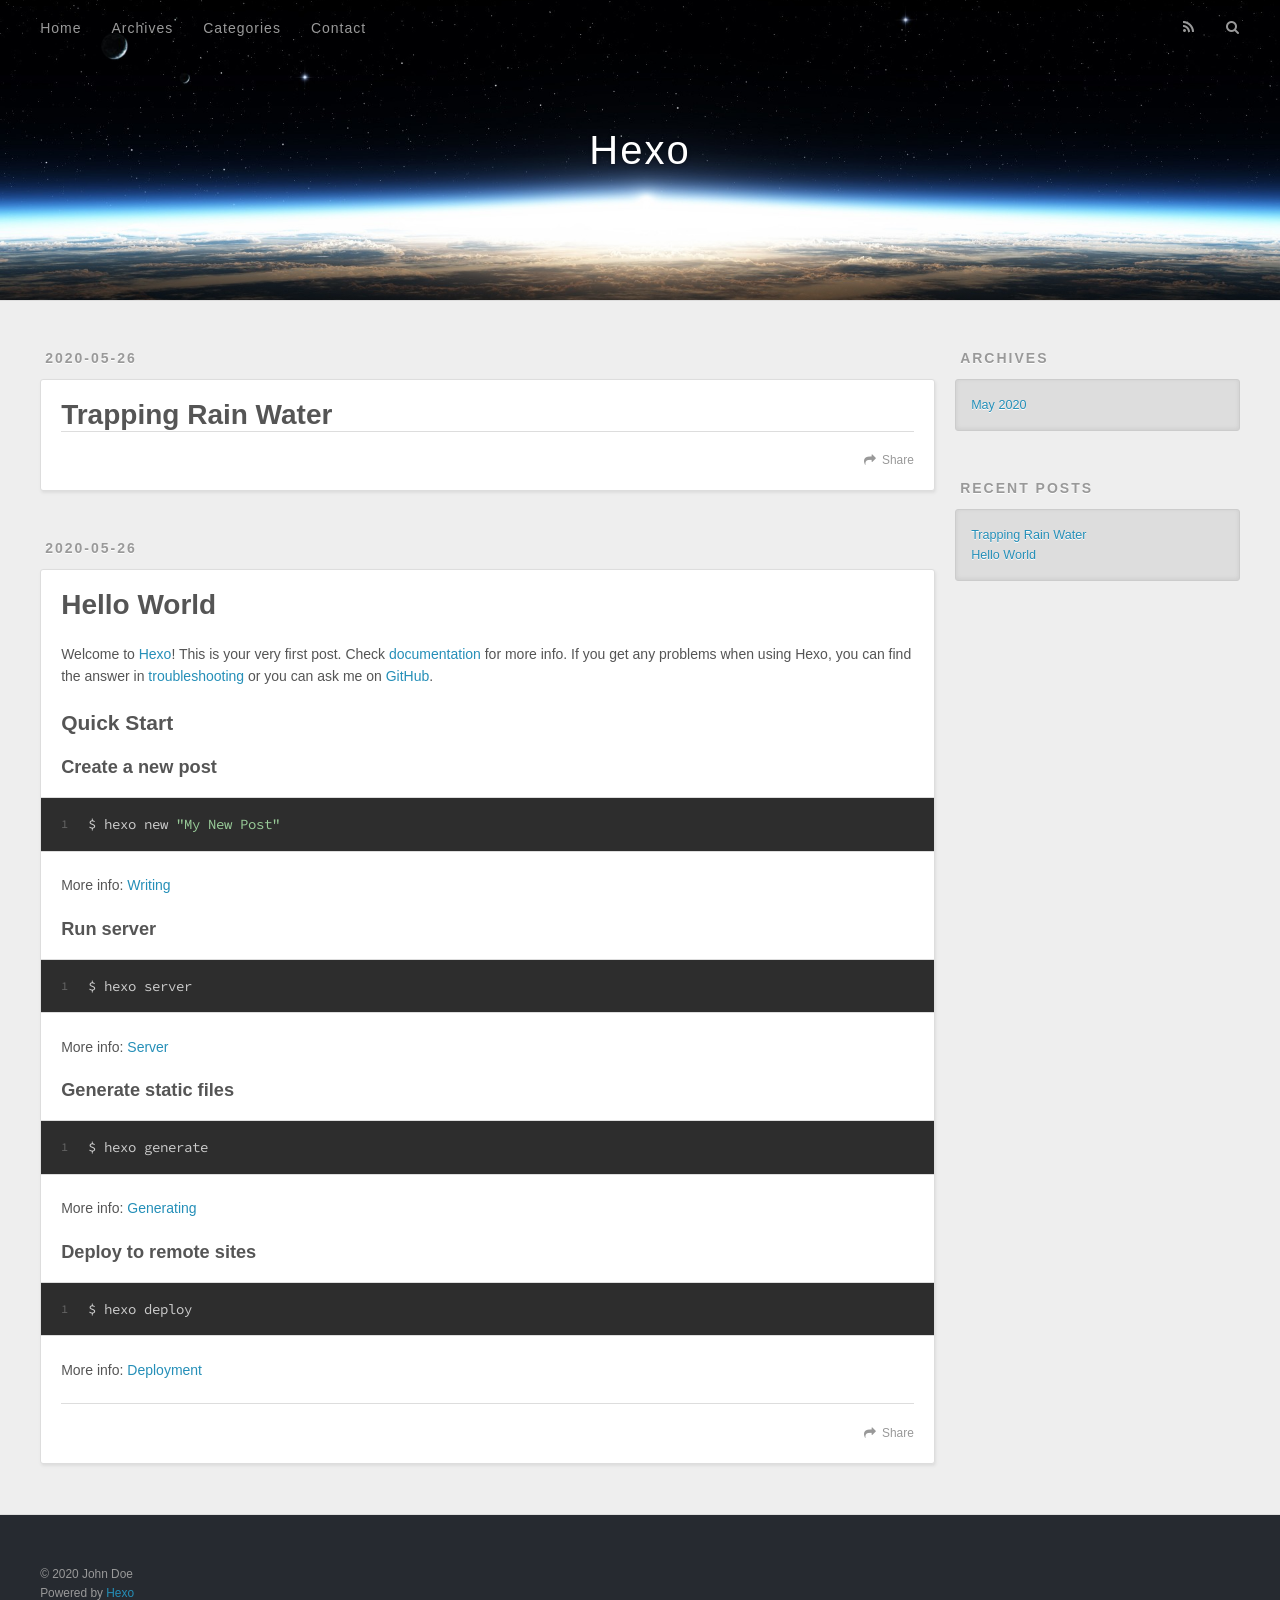
==== index.html @ 5cde8f24 "Site updated: 2020-05-26 19:17:11" ====
<!DOCTYPE html>
<html>
<head>
  <meta charset="utf-8">
  

  
  <title>Hexo</title>
  <meta name="viewport" content="width=device-width, initial-scale=1, maximum-scale=1">
  <meta property="og:type" content="website">
<meta property="og:title" content="Hexo">
<meta property="og:url" content="http://blog.yue-shao.com/index.html">
<meta property="og:site_name" content="Hexo">
<meta property="og:locale" content="en_US">
<meta property="article:author" content="John Doe">
<meta name="twitter:card" content="summary">
  
    <link rel="alternate" href="/atom.xml" title="Hexo" type="application/atom+xml">
  
  
    <link rel="icon" href="/favicon.png">
  
  
    <link href="//fonts.googleapis.com/css?family=Source+Code+Pro" rel="stylesheet" type="text/css">
  
  
<link rel="stylesheet" href="/css/style.css">

<meta name="generator" content="Hexo 4.2.1"></head>

<body>
  <div id="container">
    <div id="wrap">
      <header id="header">
  <div id="banner"></div>
  <div id="header-outer" class="outer">
    <div id="header-title" class="inner">
      <h1 id="logo-wrap">
        <a href="/" id="logo">Hexo</a>
      </h1>
      
    </div>
    <div id="header-inner" class="inner">
      <nav id="main-nav">
        <a id="main-nav-toggle" class="nav-icon"></a>
        
          <a class="main-nav-link" href="/">Home</a>
        
          <a class="main-nav-link" href="/archives">Archives</a>
        
          <a class="main-nav-link" href="/categories">Categories</a>
        
          <a class="main-nav-link" href="/contact">Contact</a>
        
      </nav>
      <nav id="sub-nav">
        
          <a id="nav-rss-link" class="nav-icon" href="/atom.xml" title="RSS Feed"></a>
        
        <a id="nav-search-btn" class="nav-icon" title="Search"></a>
      </nav>
      <div id="search-form-wrap">
        <form action="//google.com/search" method="get" accept-charset="UTF-8" class="search-form"><input type="search" name="q" class="search-form-input" placeholder="Search"><button type="submit" class="search-form-submit">&#xF002;</button><input type="hidden" name="sitesearch" value="http://blog.yue-shao.com"></form>
      </div>
    </div>
  </div>
</header>
      <div class="outer">
        <section id="main">
  
    <article id="post-Trapping-Rain-Water" class="article article-type-post" itemscope itemprop="blogPost">
  <div class="article-meta">
    <a href="/2020/05/26/Trapping-Rain-Water/" class="article-date">
  <time datetime="2020-05-26T22:41:24.000Z" itemprop="datePublished">2020-05-26</time>
</a>
    
  </div>
  <div class="article-inner">
    
    
      <header class="article-header">
        
  
    <h1 itemprop="name">
      <a class="article-title" href="/2020/05/26/Trapping-Rain-Water/">Trapping Rain Water</a>
    </h1>
  

      </header>
    
    <div class="article-entry" itemprop="articleBody">
      
        
      
    </div>
    <footer class="article-footer">
      <a data-url="http://blog.yue-shao.com/2020/05/26/Trapping-Rain-Water/" data-id="ckaojhlt60002a70o3j3rd8bi" class="article-share-link">Share</a>
      
      
    </footer>
  </div>
  
</article>


  
    <article id="post-hello-world" class="article article-type-post" itemscope itemprop="blogPost">
  <div class="article-meta">
    <a href="/2020/05/26/hello-world/" class="article-date">
  <time datetime="2020-05-26T21:28:42.368Z" itemprop="datePublished">2020-05-26</time>
</a>
    
  </div>
  <div class="article-inner">
    
    
      <header class="article-header">
        
  
    <h1 itemprop="name">
      <a class="article-title" href="/2020/05/26/hello-world/">Hello World</a>
    </h1>
  

      </header>
    
    <div class="article-entry" itemprop="articleBody">
      
        <p>Welcome to <a href="https://hexo.io/" target="_blank" rel="noopener">Hexo</a>! This is your very first post. Check <a href="https://hexo.io/docs/" target="_blank" rel="noopener">documentation</a> for more info. If you get any problems when using Hexo, you can find the answer in <a href="https://hexo.io/docs/troubleshooting.html" target="_blank" rel="noopener">troubleshooting</a> or you can ask me on <a href="https://github.com/hexojs/hexo/issues" target="_blank" rel="noopener">GitHub</a>.</p>
<h2 id="Quick-Start"><a href="#Quick-Start" class="headerlink" title="Quick Start"></a>Quick Start</h2><h3 id="Create-a-new-post"><a href="#Create-a-new-post" class="headerlink" title="Create a new post"></a>Create a new post</h3><figure class="highlight bash"><table><tr><td class="gutter"><pre><span class="line">1</span><br></pre></td><td class="code"><pre><span class="line">$ hexo new <span class="string">"My New Post"</span></span><br></pre></td></tr></table></figure>

<p>More info: <a href="https://hexo.io/docs/writing.html" target="_blank" rel="noopener">Writing</a></p>
<h3 id="Run-server"><a href="#Run-server" class="headerlink" title="Run server"></a>Run server</h3><figure class="highlight bash"><table><tr><td class="gutter"><pre><span class="line">1</span><br></pre></td><td class="code"><pre><span class="line">$ hexo server</span><br></pre></td></tr></table></figure>

<p>More info: <a href="https://hexo.io/docs/server.html" target="_blank" rel="noopener">Server</a></p>
<h3 id="Generate-static-files"><a href="#Generate-static-files" class="headerlink" title="Generate static files"></a>Generate static files</h3><figure class="highlight bash"><table><tr><td class="gutter"><pre><span class="line">1</span><br></pre></td><td class="code"><pre><span class="line">$ hexo generate</span><br></pre></td></tr></table></figure>

<p>More info: <a href="https://hexo.io/docs/generating.html" target="_blank" rel="noopener">Generating</a></p>
<h3 id="Deploy-to-remote-sites"><a href="#Deploy-to-remote-sites" class="headerlink" title="Deploy to remote sites"></a>Deploy to remote sites</h3><figure class="highlight bash"><table><tr><td class="gutter"><pre><span class="line">1</span><br></pre></td><td class="code"><pre><span class="line">$ hexo deploy</span><br></pre></td></tr></table></figure>

<p>More info: <a href="https://hexo.io/docs/one-command-deployment.html" target="_blank" rel="noopener">Deployment</a></p>

      
    </div>
    <footer class="article-footer">
      <a data-url="http://blog.yue-shao.com/2020/05/26/hello-world/" data-id="ckaojhlt40001a70oe8i7hrct" class="article-share-link">Share</a>
      
      
    </footer>
  </div>
  
</article>


  


</section>
        
          <aside id="sidebar">
  
    

  
    

  
    
  
    
  <div class="widget-wrap">
    <h3 class="widget-title">Archives</h3>
    <div class="widget">
      <ul class="archive-list"><li class="archive-list-item"><a class="archive-list-link" href="/archives/2020/05/">May 2020</a></li></ul>
    </div>
  </div>


  
    
  <div class="widget-wrap">
    <h3 class="widget-title">Recent Posts</h3>
    <div class="widget">
      <ul>
        
          <li>
            <a href="/2020/05/26/Trapping-Rain-Water/">Trapping Rain Water</a>
          </li>
        
          <li>
            <a href="/2020/05/26/hello-world/">Hello World</a>
          </li>
        
      </ul>
    </div>
  </div>

  
</aside>
        
      </div>
      <footer id="footer">
  
  <div class="outer">
    <div id="footer-info" class="inner">
      &copy; 2020 John Doe<br>
      Powered by <a href="http://hexo.io/" target="_blank">Hexo</a>
    </div>
  </div>
</footer>
    </div>
    <nav id="mobile-nav">
  
    <a href="/" class="mobile-nav-link">Home</a>
  
    <a href="/archives" class="mobile-nav-link">Archives</a>
  
    <a href="/categories" class="mobile-nav-link">Categories</a>
  
    <a href="/contact" class="mobile-nav-link">Contact</a>
  
</nav>
    

<script src="//ajax.googleapis.com/ajax/libs/jquery/2.0.3/jquery.min.js"></script>


  
<link rel="stylesheet" href="/fancybox/jquery.fancybox.css">

  
<script src="/fancybox/jquery.fancybox.pack.js"></script>




<script src="/js/script.js"></script>




  </div>
</body>
</html>
---- css/style.css ----
body {
  width: 100%;
}
body:before,
body:after {
  content: "";
  display: table;
}
body:after {
  clear: both;
}
html,
body,
div,
span,
applet,
object,
iframe,
h1,
h2,
h3,
h4,
h5,
h6,
p,
blockquote,
pre,
a,
abbr,
acronym,
address,
big,
cite,
code,
del,
dfn,
em,
img,
ins,
kbd,
q,
s,
samp,
small,
strike,
strong,
sub,
sup,
tt,
var,
dl,
dt,
dd,
ol,
ul,
li,
fieldset,
form,
label,
legend,
table,
caption,
tbody,
tfoot,
thead,
tr,
th,
td {
  margin: 0;
  padding: 0;
  border: 0;
  outline: 0;
  font-weight: inherit;
  font-style: inherit;
  font-family: inherit;
  font-size: 100%;
  vertical-align: baseline;
}
body {
  line-height: 1;
  color: #000;
  background: #fff;
}
ol,
ul {
  list-style: none;
}
table {
  border-collapse: separate;
  border-spacing: 0;
  vertical-align: middle;
}
caption,
th,
td {
  text-align: left;
  font-weight: normal;
  vertical-align: middle;
}
a img {
  border: none;
}
input,
button {
  margin: 0;
  padding: 0;
}
input::-moz-focus-inner,
button::-moz-focus-inner {
  border: 0;
  padding: 0;
}
@font-face {
  font-family: FontAwesome;
  font-style: normal;
  font-weight: normal;
  src: url("fonts/fontawesome-webfont.eot?v=#4.0.3");
  src: url("fonts/fontawesome-webfont.eot?#iefix&v=#4.0.3") format("embedded-opentype"), url("fonts/fontawesome-webfont.woff?v=#4.0.3") format("woff"), url("fonts/fontawesome-webfont.ttf?v=#4.0.3") format("truetype"), url("fonts/fontawesome-webfont.svg#fontawesomeregular?v=#4.0.3") format("svg");
}
html,
body,
#container {
  height: 100%;
}
body {
  background: #eee;
  font: 14px -apple-system, BlinkMacSystemFont, "Segoe UI", "Roboto", "Oxygen", "Ubuntu", "Cantarell", "Fira Sans", "Droid Sans", "Helvetica Neue", sans-serif;
  -webkit-text-size-adjust: 100%;
}
.outer {
  max-width: 1220px;
  margin: 0 auto;
  padding: 0 20px;
}
.outer:before,
.outer:after {
  content: "";
  display: table;
}
.outer:after {
  clear: both;
}
.inner {
  display: inline;
  float: left;
  width: 98.33333333333333%;
  margin: 0 0.833333333333333%;
}
.left,
.alignleft {
  float: left;
}
.right,
.alignright {
  float: right;
}
.clear {
  clear: both;
}
#container {
  position: relative;
}
.mobile-nav-on {
  overflow: hidden;
}
#wrap {
  height: 100%;
  width: 100%;
  position: absolute;
  top: 0;
  left: 0;
  -webkit-transition: 0.2s ease-out;
  -moz-transition: 0.2s ease-out;
  -ms-transition: 0.2s ease-out;
  transition: 0.2s ease-out;
  z-index: 1;
  background: #eee;
}
.mobile-nav-on #wrap {
  left: 280px;
}
@media screen and (min-width: 768px) {
  #main {
    display: inline;
    float: left;
    width: 73.33333333333333%;
    margin: 0 0.833333333333333%;
  }
}
.article-date,
.article-category-link,
.archive-year,
.widget-title {
  text-decoration: none;
  text-transform: uppercase;
  letter-spacing: 2px;
  color: #999;
  margin-bottom: 1em;
  margin-left: 5px;
  line-height: 1em;
  text-shadow: 0 1px #fff;
  font-weight: bold;
}
.article-inner,
.archive-article-inner {
  background: #fff;
  -webkit-box-shadow: 1px 2px 3px #ddd;
  box-shadow: 1px 2px 3px #ddd;
  border: 1px solid #ddd;
  border-radius: 3px;
}
.article-entry h1,
.widget h1 {
  font-size: 2em;
}
.article-entry h2,
.widget h2 {
  font-size: 1.5em;
}
.article-entry h3,
.widget h3 {
  font-size: 1.3em;
}
.article-entry h4,
.widget h4 {
  font-size: 1.2em;
}
.article-entry h5,
.widget h5 {
  font-size: 1em;
}
.article-entry h6,
.widget h6 {
  font-size: 1em;
  color: #999;
}
.article-entry hr,
.widget hr {
  border: 1px dashed #ddd;
}
.article-entry strong,
.widget strong {
  font-weight: bold;
}
.article-entry em,
.widget em,
.article-entry cite,
.widget cite {
  font-style: italic;
}
.article-entry sup,
.widget sup,
.article-entry sub,
.widget sub {
  font-size: 0.75em;
  line-height: 0;
  position: relative;
  vertical-align: baseline;
}
.article-entry sup,
.widget sup {
  top: -0.5em;
}
.article-entry sub,
.widget sub {
  bottom: -0.2em;
}
.article-entry small,
.widget small {
  font-size: 0.85em;
}
.article-entry acronym,
.widget acronym,
.article-entry abbr,
.widget abbr {
  border-bottom: 1px dotted;
}
.article-entry ul,
.widget ul,
.article-entry ol,
.widget ol,
.article-entry dl,
.widget dl {
  margin: 0 20px;
  line-height: 1.6em;
}
.article-entry ul ul,
.widget ul ul,
.article-entry ol ul,
.widget ol ul,
.article-entry ul ol,
.widget ul ol,
.article-entry ol ol,
.widget ol ol {
  margin-top: 0;
  margin-bottom: 0;
}
.article-entry ul,
.widget ul {
  list-style: disc;
}
.article-entry ol,
.widget ol {
  list-style: decimal;
}
.article-entry dt,
.widget dt {
  font-weight: bold;
}
#header {
  height: 300px;
  position: relative;
  border-bottom: 1px solid #ddd;
}
#header:before,
#header:after {
  content: "";
  position: absolute;
  left: 0;
  right: 0;
  height: 40px;
}
#header:before {
  top: 0;
  background: -webkit-linear-gradient(rgba(0,0,0,0.2), transparent);
  background: -moz-linear-gradient(rgba(0,0,0,0.2), transparent);
  background: -ms-linear-gradient(rgba(0,0,0,0.2), transparent);
  background: linear-gradient(rgba(0,0,0,0.2), transparent);
}
#header:after {
  bottom: 0;
  background: -webkit-linear-gradient(transparent, rgba(0,0,0,0.2));
  background: -moz-linear-gradient(transparent, rgba(0,0,0,0.2));
  background: -ms-linear-gradient(transparent, rgba(0,0,0,0.2));
  background: linear-gradient(transparent, rgba(0,0,0,0.2));
}
#header-outer {
  height: 100%;
  position: relative;
}
#header-inner {
  position: relative;
  overflow: hidden;
}
#banner {
  position: absolute;
  top: 0;
  left: 0;
  width: 100%;
  height: 100%;
  background: url("images/banner.jpg") center #000;
  -webkit-background-size: cover;
  -moz-background-size: cover;
  background-size: cover;
  z-index: -1;
}
#header-title {
  text-align: center;
  height: 40px;
  position: absolute;
  top: 50%;
  left: 0;
  margin-top: -20px;
}
#logo,
#subtitle {
  text-decoration: none;
  color: #fff;
  font-weight: 300;
  text-shadow: 0 1px 4px rgba(0,0,0,0.3);
}
#logo {
  font-size: 40px;
  line-height: 40px;
  letter-spacing: 2px;
}
#subtitle {
  font-size: 16px;
  line-height: 16px;
  letter-spacing: 1px;
}
#subtitle-wrap {
  margin-top: 16px;
}
#main-nav {
  float: left;
  margin-left: -15px;
}
.nav-icon,
.main-nav-link {
  float: left;
  color: #fff;
  opacity: 0.6;
  text-decoration: none;
  text-shadow: 0 1px rgba(0,0,0,0.2);
  -webkit-transition: opacity 0.2s;
  -moz-transition: opacity 0.2s;
  -ms-transition: opacity 0.2s;
  transition: opacity 0.2s;
  display: block;
  padding: 20px 15px;
}
.nav-icon:hover,
.main-nav-link:hover {
  opacity: 1;
}
.nav-icon {
  font-family: FontAwesome;
  text-align: center;
  font-size: 14px;
  width: 14px;
  height: 14px;
  padding: 20px 15px;
  position: relative;
  cursor: pointer;
}
.main-nav-link {
  font-weight: 300;
  letter-spacing: 1px;
}
@media screen and (max-width: 479px) {
  .main-nav-link {
    display: none;
  }
}
#main-nav-toggle {
  display: none;
}
#main-nav-toggle:before {
  content: "\f0c9";
}
@media screen and (max-width: 479px) {
  #main-nav-toggle {
    display: block;
  }
}
#sub-nav {
  float: right;
  margin-right: -15px;
}
#nav-rss-link:before {
  content: "\f09e";
}
#nav-search-btn:before {
  content: "\f002";
}
#search-form-wrap {
  position: absolute;
  top: 15px;
  width: 150px;
  height: 30px;
  right: -150px;
  opacity: 0;
  -webkit-transition: 0.2s ease-out;
  -moz-transition: 0.2s ease-out;
  -ms-transition: 0.2s ease-out;
  transition: 0.2s ease-out;
}
#search-form-wrap.on {
  opacity: 1;
  right: 0;
}
@media screen and (max-width: 479px) {
  #search-form-wrap {
    width: 100%;
    right: -100%;
  }
}
.search-form {
  position: absolute;
  top: 0;
  left: 0;
  right: 0;
  background: #fff;
  padding: 5px 15px;
  border-radius: 15px;
  -webkit-box-shadow: 0 0 10px rgba(0,0,0,0.3);
  box-shadow: 0 0 10px rgba(0,0,0,0.3);
}
.search-form-input {
  border: none;
  background: none;
  color: #555;
  width: 100%;
  font: 13px -apple-system, BlinkMacSystemFont, "Segoe UI", "Roboto", "Oxygen", "Ubuntu", "Cantarell", "Fira Sans", "Droid Sans", "Helvetica Neue", sans-serif;
  outline: none;
}
.search-form-input::-webkit-search-results-decoration,
.search-form-input::-webkit-search-cancel-button {
  -webkit-appearance: none;
}
.search-form-submit {
  position: absolute;
  top: 50%;
  right: 10px;
  margin-top: -7px;
  font: 13px FontAwesome;
  border: none;
  background: none;
  color: #bbb;
  cursor: pointer;
}
.search-form-submit:hover,
.search-form-submit:focus {
  color: #777;
}
.article {
  margin: 50px 0;
}
.article-inner {
  overflow: hidden;
}
.article-meta:before,
.article-meta:after {
  content: "";
  display: table;
}
.article-meta:after {
  clear: both;
}
.article-date {
  float: left;
}
.article-category {
  float: left;
  line-height: 1em;
  color: #ccc;
  text-shadow: 0 1px #fff;
  margin-left: 8px;
}
.article-category:before {
  content: "\2022";
}
.article-category-link {
  margin: 0 12px 1em;
}
.article-header {
  padding: 20px 20px 0;
}
.article-title {
  text-decoration: none;
  font-size: 2em;
  font-weight: bold;
  color: #555;
  line-height: 1.1em;
  -webkit-transition: color 0.2s;
  -moz-transition: color 0.2s;
  -ms-transition: color 0.2s;
  transition: color 0.2s;
}
a.article-title:hover {
  color: #258fb8;
}
.article-entry {
  color: #555;
  padding: 0 20px;
}
.article-entry:before,
.article-entry:after {
  content: "";
  display: table;
}
.article-entry:after {
  clear: both;
}
.article-entry p,
.article-entry table {
  line-height: 1.6em;
  margin: 1.6em 0;
}
.article-entry h1,
.article-entry h2,
.article-entry h3,
.article-entry h4,
.article-entry h5,
.article-entry h6 {
  font-weight: bold;
}
.article-entry h1,
.article-entry h2,
.article-entry h3,
.article-entry h4,
.article-entry h5,
.article-entry h6 {
  line-height: 1.1em;
  margin: 1.1em 0;
}
.article-entry a {
  color: #258fb8;
  text-decoration: none;
}
.article-entry a:hover {
  text-decoration: underline;
}
.article-entry ul,
.article-entry ol,
.article-entry dl {
  margin-top: 1.6em;
  margin-bottom: 1.6em;
}
.article-entry img,
.article-entry video {
  max-width: 100%;
  height: auto;
  display: block;
  margin: auto;
}
.article-entry iframe {
  border: none;
}
.article-entry table {
  width: 100%;
  border-collapse: collapse;
  border-spacing: 0;
}
.article-entry th {
  font-weight: bold;
  border-bottom: 3px solid #ddd;
  padding-bottom: 0.5em;
}
.article-entry td {
  border-bottom: 1px solid #ddd;
  padding: 10px 0;
}
.article-entry blockquote {
  font-family: Georgia, "Times New Roman", serif;
  font-size: 1.4em;
  margin: 1.6em 20px;
  text-align: center;
}
.article-entry blockquote footer {
  font-size: 14px;
  margin: 1.6em 0;
  font-family: -apple-system, BlinkMacSystemFont, "Segoe UI", "Roboto", "Oxygen", "Ubuntu", "Cantarell", "Fira Sans", "Droid Sans", "Helvetica Neue", sans-serif;
}
.article-entry blockquote footer cite:before {
  content: "—";
  padding: 0 0.5em;
}
.article-entry .pullquote {
  text-align: left;
  width: 45%;
  margin: 0;
}
.article-entry .pullquote.left {
  margin-left: 0.5em;
  margin-right: 1em;
}
.article-entry .pullquote.right {
  margin-right: 0.5em;
  margin-left: 1em;
}
.article-entry .caption {
  color: #999;
  display: block;
  font-size: 0.9em;
  margin-top: 0.5em;
  position: relative;
  text-align: center;
}
.article-entry .video-container {
  position: relative;
  padding-top: 56.25%;
  height: 0;
  overflow: hidden;
}
.article-entry .video-container iframe,
.article-entry .video-container object,
.article-entry .video-container embed {
  position: absolute;
  top: 0;
  left: 0;
  width: 100%;
  height: 100%;
  margin-top: 0;
}
.article-more-link a {
  display: inline-block;
  line-height: 1em;
  padding: 6px 15px;
  border-radius: 15px;
  background: #eee;
  color: #999;
  text-shadow: 0 1px #fff;
  text-decoration: none;
}
.article-more-link a:hover {
  background: #258fb8;
  color: #fff;
  text-decoration: none;
  text-shadow: 0 1px #1e7293;
}
.article-footer {
  font-size: 0.85em;
  line-height: 1.6em;
  border-top: 1px solid #ddd;
  padding-top: 1.6em;
  margin: 0 20px 20px;
}
.article-footer:before,
.article-footer:after {
  content: "";
  display: table;
}
.article-footer:after {
  clear: both;
}
.article-footer a {
  color: #999;
  text-decoration: none;
}
.article-footer a:hover {
  color: #555;
}
.article-tag-list-item {
  float: left;
  margin-right: 10px;
}
.article-tag-list-link:before {
  content: "#";
}
.article-comment-link {
  float: right;
}
.article-comment-link:before {
  content: "\f075";
  font-family: FontAwesome;
  padding-right: 8px;
}
.article-share-link {
  cursor: pointer;
  float: right;
  margin-left: 20px;
}
.article-share-link:before {
  content: "\f064";
  font-family: FontAwesome;
  padding-right: 6px;
}
#article-nav {
  position: relative;
}
#article-nav:before,
#article-nav:after {
  content: "";
  display: table;
}
#article-nav:after {
  clear: both;
}
@media screen and (min-width: 768px) {
  #article-nav {
    margin: 50px 0;
  }
  #article-nav:before {
    width: 8px;
    height: 8px;
    position: absolute;
    top: 50%;
    left: 50%;
    margin-top: -4px;
    margin-left: -4px;
    content: "";
    border-radius: 50%;
    background: #ddd;
    -webkit-box-shadow: 0 1px 2px #fff;
    box-shadow: 0 1px 2px #fff;
  }
}
.article-nav-link-wrap {
  text-decoration: none;
  text-shadow: 0 1px #fff;
  color: #999;
  -webkit-box-sizing: border-box;
  -moz-box-sizing: border-box;
  box-sizing: border-box;
  margin-top: 50px;
  text-align: center;
  display: block;
}
.article-nav-link-wrap:hover {
  color: #555;
}
@media screen and (min-width: 768px) {
  .article-nav-link-wrap {
    width: 50%;
    margin-top: 0;
  }
}
@media screen and (min-width: 768px) {
  #article-nav-newer {
    float: left;
    text-align: right;
    padding-right: 20px;
  }
}
@media screen and (min-width: 768px) {
  #article-nav-older {
    float: right;
    text-align: left;
    padding-left: 20px;
  }
}
.article-nav-caption {
  text-transform: uppercase;
  letter-spacing: 2px;
  color: #ddd;
  line-height: 1em;
  font-weight: bold;
}
#article-nav-newer .article-nav-caption {
  margin-right: -2px;
}
.article-nav-title {
  font-size: 0.85em;
  line-height: 1.6em;
  margin-top: 0.5em;
}
.article-share-box {
  position: absolute;
  display: none;
  background: #fff;
  -webkit-box-shadow: 1px 2px 10px rgba(0,0,0,0.2);
  box-shadow: 1px 2px 10px rgba(0,0,0,0.2);
  border-radius: 3px;
  margin-left: -145px;
  overflow: hidden;
  z-index: 1;
}
.article-share-box.on {
  display: block;
}
.article-share-input {
  width: 100%;
  background: none;
  -webkit-box-sizing: border-box;
  -moz-box-sizing: border-box;
  box-sizing: border-box;
  font: 14px -apple-system, BlinkMacSystemFont, "Segoe UI", "Roboto", "Oxygen", "Ubuntu", "Cantarell", "Fira Sans", "Droid Sans", "Helvetica Neue", sans-serif;
  padding: 0 15px;
  color: #555;
  outline: none;
  border: 1px solid #ddd;
  border-radius: 3px 3px 0 0;
  height: 36px;
  line-height: 36px;
}
.article-share-links {
  background: #eee;
}
.article-share-links:before,
.article-share-links:after {
  content: "";
  display: table;
}
.article-share-links:after {
  clear: both;
}
.article-share-twitter,
.article-share-facebook,
.article-share-pinterest,
.article-share-google {
  width: 50px;
  height: 36px;
  display: block;
  float: left;
  position: relative;
  color: #999;
  text-shadow: 0 1px #fff;
}
.article-share-twitter:before,
.article-share-facebook:before,
.article-share-pinterest:before,
.article-share-google:before {
  font-size: 20px;
  font-family: FontAwesome;
  width: 20px;
  height: 20px;
  position: absolute;
  top: 50%;
  left: 50%;
  margin-top: -10px;
  margin-left: -10px;
  text-align: center;
}
.article-share-twitter:hover,
.article-share-facebook:hover,
.article-share-pinterest:hover,
.article-share-google:hover {
  color: #fff;
}
.article-share-twitter:before {
  content: "\f099";
}
.article-share-twitter:hover {
  background: #00aced;
  text-shadow: 0 1px #008abe;
}
.article-share-facebook:before {
  content: "\f09a";
}
.article-share-facebook:hover {
  background: #3b5998;
  text-shadow: 0 1px #2f477a;
}
.article-share-pinterest:before {
  content: "\f0d2";
}
.article-share-pinterest:hover {
  background: #cb2027;
  text-shadow: 0 1px #a21a1f;
}
.article-share-google:before {
  content: "\f0d5";
}
.article-share-google:hover {
  background: #dd4b39;
  text-shadow: 0 1px #be3221;
}
.article-gallery {
  background: #000;
  position: relative;
}
.article-gallery-photos {
  position: relative;
  overflow: hidden;
}
.article-gallery-img {
  display: none;
  max-width: 100%;
}
.article-gallery-img:first-child {
  display: block;
}
.article-gallery-img.loaded {
  position: absolute;
  display: block;
}
.article-gallery-img img {
  display: block;
  max-width: 100%;
  margin: 0 auto;
}
#comments {
  background: #fff;
  -webkit-box-shadow: 1px 2px 3px #ddd;
  box-shadow: 1px 2px 3px #ddd;
  padding: 20px;
  border: 1px solid #ddd;
  border-radius: 3px;
  margin: 50px 0;
}
#comments a {
  color: #258fb8;
}
.archives-wrap {
  margin: 50px 0;
}
.archives:before,
.archives:after {
  content: "";
  display: table;
}
.archives:after {
  clear: both;
}
.archive-year-wrap {
  margin-bottom: 1em;
}
.archives {
  -webkit-column-gap: 10px;
  -moz-column-gap: 10px;
  column-gap: 10px;
}
@media screen and (min-width: 480px) and (max-width: 767px) {
  .archives {
    -webkit-column-count: 2;
    -moz-column-count: 2;
    column-count: 2;
  }
}
@media screen and (min-width: 768px) {
  .archives {
    -webkit-column-count: 3;
    -moz-column-count: 3;
    column-count: 3;
  }
}
.archive-article {
  -webkit-column-break-inside: avoid;
  page-break-inside: avoid;
  overflow: hidden;
  break-inside: avoid-column;
}
.archive-article-inner {
  padding: 10px;
  margin-bottom: 15px;
}
.archive-article-title {
  text-decoration: none;
  font-weight: bold;
  color: #555;
  -webkit-transition: color 0.2s;
  -moz-transition: color 0.2s;
  -ms-transition: color 0.2s;
  transition: color 0.2s;
  line-height: 1.6em;
}
.archive-article-title:hover {
  color: #258fb8;
}
.archive-article-footer {
  margin-top: 1em;
}
.archive-article-date {
  color: #999;
  text-decoration: none;
  font-size: 0.85em;
  line-height: 1em;
  margin-bottom: 0.5em;
  display: block;
}
#page-nav {
  margin: 50px auto;
  background: #fff;
  -webkit-box-shadow: 1px 2px 3px #ddd;
  box-shadow: 1px 2px 3px #ddd;
  border: 1px solid #ddd;
  border-radius: 3px;
  text-align: center;
  color: #999;
  overflow: hidden;
}
#page-nav:before,
#page-nav:after {
  content: "";
  display: table;
}
#page-nav:after {
  clear: both;
}
#page-nav a,
#page-nav span {
  padding: 10px 20px;
  line-height: 1;
  height: 2ex;
}
#page-nav a {
  color: #999;
  text-decoration: none;
}
#page-nav a:hover {
  background: #999;
  color: #fff;
}
#page-nav .prev {
  float: left;
}
#page-nav .next {
  float: right;
}
#page-nav .page-number {
  display: inline-block;
}
@media screen and (max-width: 479px) {
  #page-nav .page-number {
    display: none;
  }
}
#page-nav .current {
  color: #555;
  font-weight: bold;
}
#page-nav .space {
  color: #ddd;
}
#footer {
  background: #262a30;
  padding: 50px 0;
  border-top: 1px solid #ddd;
  color: #999;
}
#footer a {
  color: #258fb8;
  text-decoration: none;
}
#footer a:hover {
  text-decoration: underline;
}
#footer-info {
  line-height: 1.6em;
  font-size: 0.85em;
}
.article-entry pre,
.article-entry .highlight {
  background: #2d2d2d;
  margin: 0 -20px;
  padding: 15px 20px;
  border-style: solid;
  border-color: #ddd;
  border-width: 1px 0;
  overflow: auto;
  color: #ccc;
  line-height: 22.400000000000002px;
}
.article-entry .highlight .gutter pre,
.article-entry .gist .gist-file .gist-data .line-numbers {
  color: #666;
  font-size: 0.85em;
}
.article-entry pre,
.article-entry code {
  font-family: "Source Code Pro", Consolas, Monaco, Menlo, Consolas, monospace;
}
.article-entry code {
  background: #eee;
  text-shadow: 0 1px #fff;
  padding: 0 0.3em;
}
.article-entry pre code {
  background: none;
  text-shadow: none;
  padding: 0;
}
.article-entry .highlight pre {
  border: none;
  margin: 0;
  padding: 0;
}
.article-entry .highlight table {
  margin: 0;
  width: auto;
}
.article-entry .highlight td {
  border: none;
  padding: 0;
}
.article-entry .highlight figcaption {
  font-size: 0.85em;
  color: #999;
  line-height: 1em;
  margin-bottom: 1em;
}
.article-entry .highlight figcaption:before,
.article-entry .highlight figcaption:after {
  content: "";
  display: table;
}
.article-entry .highlight figcaption:after {
  clear: both;
}
.article-entry .highlight figcaption a {
  float: right;
}
.article-entry .highlight .gutter pre {
  text-align: right;
  padding-right: 20px;
}
.article-entry .highlight .line {
  height: 22.400000000000002px;
}
.article-entry .highlight .line.marked {
  background: #515151;
}
.article-entry .gist {
  margin: 0 -20px;
  border-style: solid;
  border-color: #ddd;
  border-width: 1px 0;
  background: #2d2d2d;
  padding: 15px 20px 15px 0;
}
.article-entry .gist .gist-file {
  border: none;
  font-family: "Source Code Pro", Consolas, Monaco, Menlo, Consolas, monospace;
  margin: 0;
}
.article-entry .gist .gist-file .gist-data {
  background: none;
  border: none;
}
.article-entry .gist .gist-file .gist-data .line-numbers {
  background: none;
  border: none;
  padding: 0 20px 0 0;
}
.article-entry .gist .gist-file .gist-data .line-data {
  padding: 0 !important;
}
.article-entry .gist .gist-file .highlight {
  margin: 0;
  padding: 0;
  border: none;
}
.article-entry .gist .gist-file .gist-meta {
  background: #2d2d2d;
  color: #999;
  font: 0.85em -apple-system, BlinkMacSystemFont, "Segoe UI", "Roboto", "Oxygen", "Ubuntu", "Cantarell", "Fira Sans", "Droid Sans", "Helvetica Neue", sans-serif;
  text-shadow: 0 0;
  padding: 0;
  margin-top: 1em;
  margin-left: 20px;
}
.article-entry .gist .gist-file .gist-meta a {
  color: #258fb8;
  font-weight: normal;
}
.article-entry .gist .gist-file .gist-meta a:hover {
  text-decoration: underline;
}
pre .comment,
pre .title {
  color: #999;
}
pre .variable,
pre .attribute,
pre .tag,
pre .regexp,
pre .ruby .constant,
pre .xml .tag .title,
pre .xml .pi,
pre .xml .doctype,
pre .html .doctype,
pre .css .id,
pre .css .class,
pre .css .pseudo {
  color: #f2777a;
}
pre .number,
pre .preprocessor,
pre .built_in,
pre .literal,
pre .params,
pre .constant {
  color: #f99157;
}
pre .class,
pre .ruby .class .title,
pre .css .rules .attribute {
  color: #9c9;
}
pre .string,
pre .value,
pre .inheritance,
pre .header,
pre .ruby .symbol,
pre .xml .cdata {
  color: #9c9;
}
pre .css .hexcolor {
  color: #6cc;
}
pre .function,
pre .python .decorator,
pre .python .title,
pre .ruby .function .title,
pre .ruby .title .keyword,
pre .perl .sub,
pre .javascript .title,
pre .coffeescript .title {
  color: #69c;
}
pre .keyword,
pre .javascript .function {
  color: #c9c;
}
@media screen and (max-width: 479px) {
  #mobile-nav {
    position: absolute;
    top: 0;
    left: 0;
    width: 280px;
    height: 100%;
    background: #191919;
    border-right: 1px solid #fff;
  }
}
@media screen and (max-width: 479px) {
  .mobile-nav-link {
    display: block;
    color: #999;
    text-decoration: none;
    padding: 15px 20px;
    font-weight: bold;
  }
  .mobile-nav-link:hover {
    color: #fff;
  }
}
@media screen and (min-width: 768px) {
  #sidebar {
    display: inline;
    float: left;
    width: 23.333333333333332%;
    margin: 0 0.833333333333333%;
  }
}
.widget-wrap {
  margin: 50px 0;
}
.widget {
  color: #777;
  text-shadow: 0 1px #fff;
  background: #ddd;
  -webkit-box-shadow: 0 -1px 4px #ccc inset;
  box-shadow: 0 -1px 4px #ccc inset;
  border: 1px solid #ccc;
  padding: 15px;
  border-radius: 3px;
}
.widget a {
  color: #258fb8;
  text-decoration: none;
}
.widget a:hover {
  text-decoration: underline;
}
.widget ul ul,
.widget ol ul,
.widget dl ul,
.widget ul ol,
.widget ol ol,
.widget dl ol,
.widget ul dl,
.widget ol dl,
.widget dl dl {
  margin-left: 15px;
  list-style: disc;
}
.widget {
  line-height: 1.6em;
  word-wrap: break-word;
  font-size: 0.9em;
}
.widget ul,
.widget ol {
  list-style: none;
  margin: 0;
}
.widget ul ul,
.widget ol ul,
.widget ul ol,
.widget ol ol {
  margin: 0 20px;
}
.widget ul ul,
.widget ol ul {
  list-style: disc;
}
.widget ul ol,
.widget ol ol {
  list-style: decimal;
}
.category-list-count,
.tag-list-count,
.archive-list-count {
  padding-left: 5px;
  color: #999;
  font-size: 0.85em;
}
.category-list-count:before,
.tag-list-count:before,
.archive-list-count:before {
  content: "(";
}
.category-list-count:after,
.tag-list-count:after,
.archive-list-count:after {
  content: ")";
}
.tagcloud a {
  margin-right: 5px;
  display: inline-block;
}
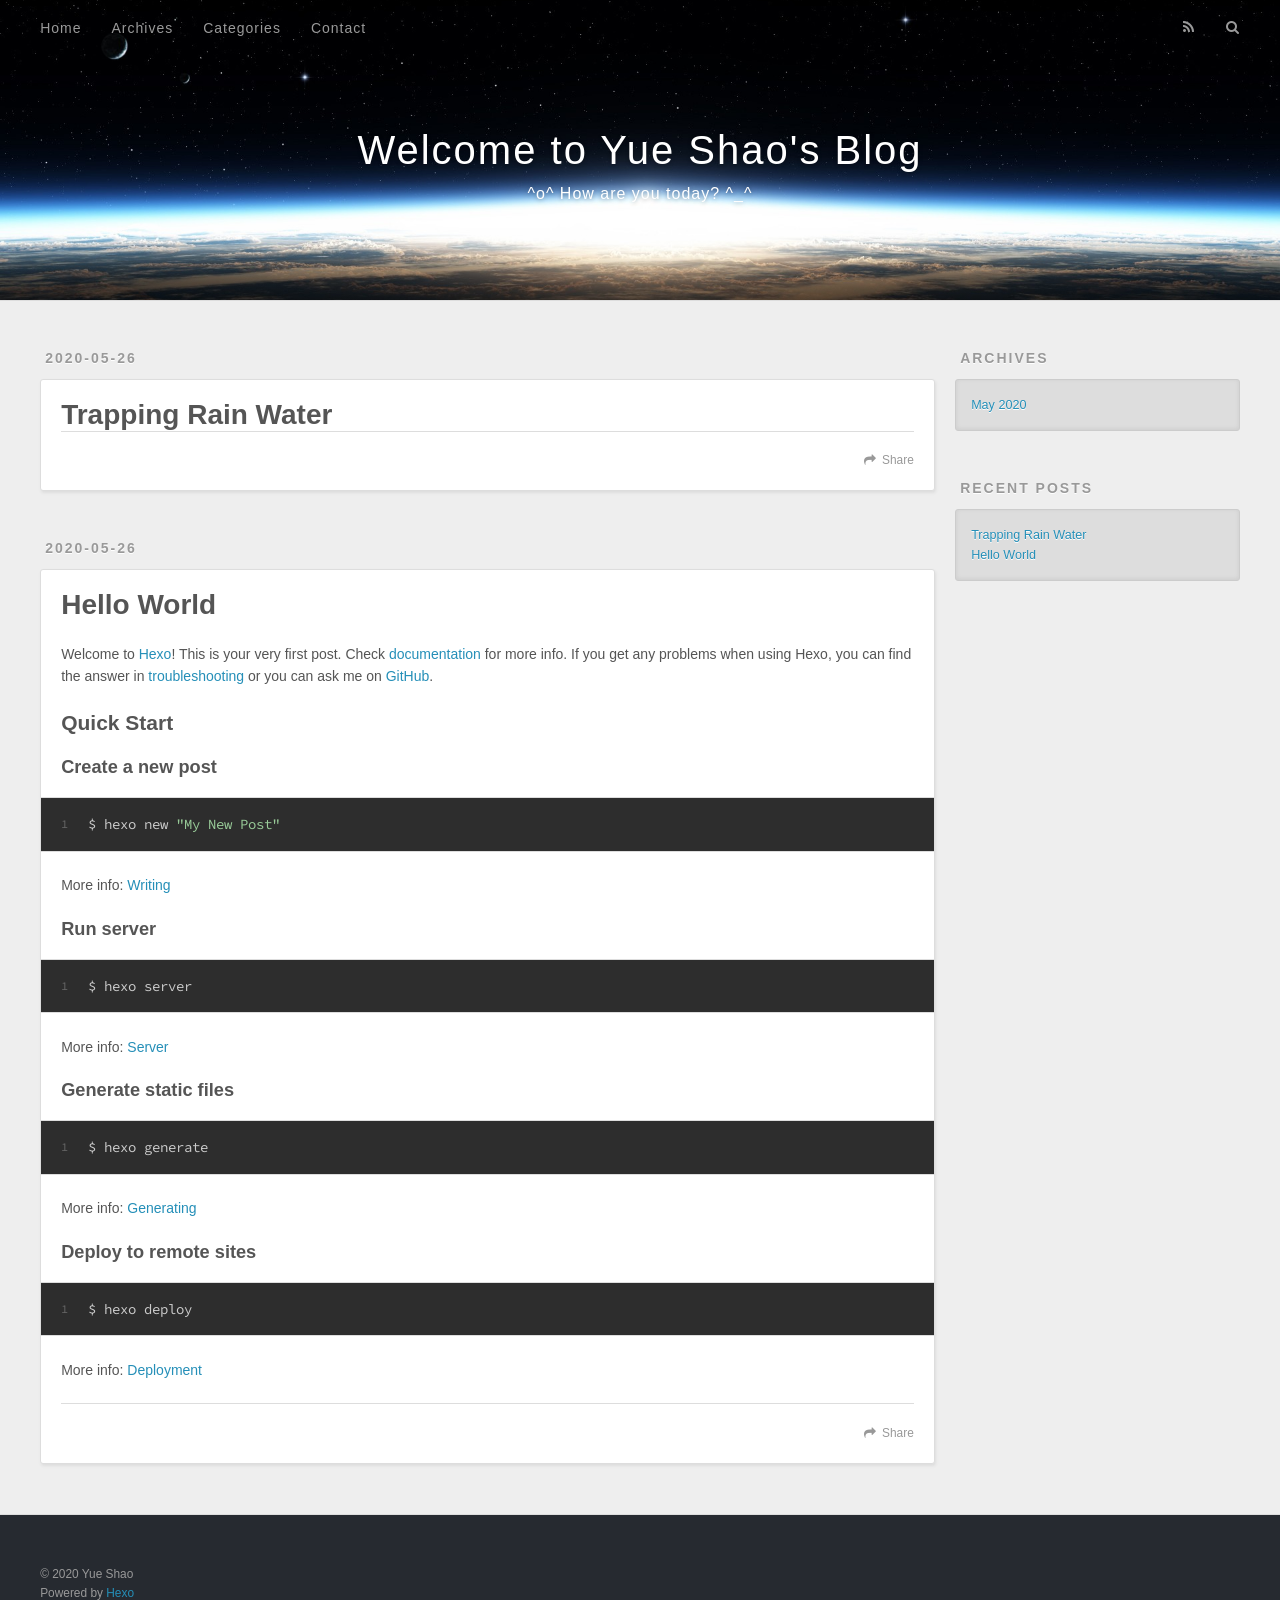
==== commit ea9cc5bc: "Site updated: 2020-05-26 19:31:00" ====
--- a/index.html
+++ b/index.html
@@ -5,17 +5,18 @@
   
 
   
-  <title>Hexo</title>
+  <title>Welcome to Yue Shao&#39;s Blog</title>
   <meta name="viewport" content="width=device-width, initial-scale=1, maximum-scale=1">
   <meta property="og:type" content="website">
-<meta property="og:title" content="Hexo">
+<meta property="og:title" content="Welcome to Yue Shao&#39;s Blog">
 <meta property="og:url" content="http://blog.yue-shao.com/index.html">
-<meta property="og:site_name" content="Hexo">
+<meta property="og:site_name" content="Welcome to Yue Shao&#39;s Blog">
 <meta property="og:locale" content="en_US">
-<meta property="article:author" content="John Doe">
+<meta property="article:author" content="Yue Shao">
+<meta property="article:tag" content="Software Engineer">
 <meta name="twitter:card" content="summary">
   
-    <link rel="alternate" href="/atom.xml" title="Hexo" type="application/atom+xml">
+    <link rel="alternate" href="/atom.xml" title="Welcome to Yue Shao&#39;s Blog" type="application/atom+xml">
   
   
     <link rel="icon" href="/favicon.png">
@@ -36,8 +37,12 @@
   <div id="header-outer" class="outer">
     <div id="header-title" class="inner">
       <h1 id="logo-wrap">
-        <a href="/" id="logo">Hexo</a>
+        <a href="/" id="logo">Welcome to Yue Shao&#39;s Blog</a>
       </h1>
+      
+        <h2 id="subtitle-wrap">
+          <a href="/" id="subtitle">^o^ How are you today? ^_^</a>
+        </h2>
       
     </div>
     <div id="header-inner" class="inner">
@@ -203,7 +208,7 @@
   
   <div class="outer">
     <div id="footer-info" class="inner">
-      &copy; 2020 John Doe<br>
+      &copy; 2020 Yue Shao<br>
       Powered by <a href="http://hexo.io/" target="_blank">Hexo</a>
     </div>
   </div>
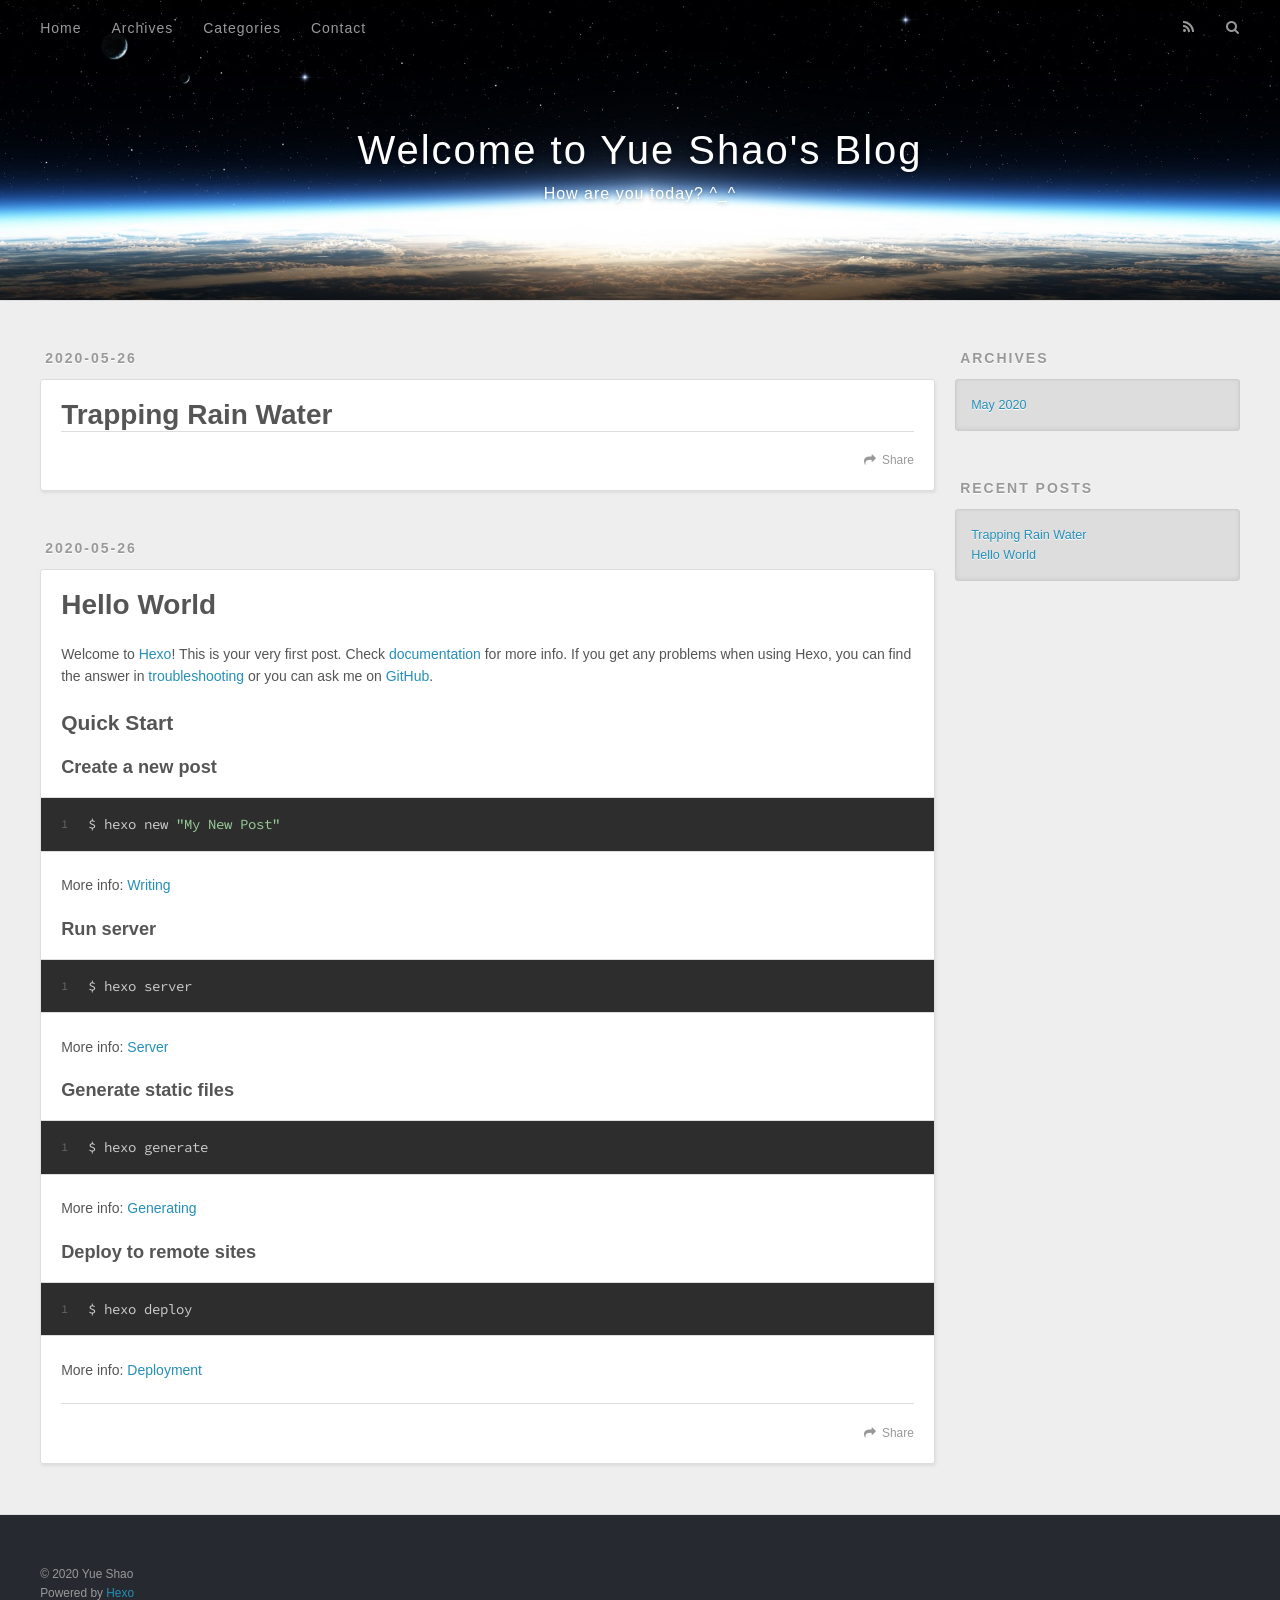
==== commit d896c6f8: "Site updated: 2020-05-26 21:07:15" ====
--- a/index.html
+++ b/index.html
@@ -7,10 +7,12 @@
   
   <title>Welcome to Yue Shao&#39;s Blog</title>
   <meta name="viewport" content="width=device-width, initial-scale=1, maximum-scale=1">
-  <meta property="og:type" content="website">
+  <meta name="description" content="Duke University ECE">
+<meta property="og:type" content="website">
 <meta property="og:title" content="Welcome to Yue Shao&#39;s Blog">
 <meta property="og:url" content="http://blog.yue-shao.com/index.html">
 <meta property="og:site_name" content="Welcome to Yue Shao&#39;s Blog">
+<meta property="og:description" content="Duke University ECE">
 <meta property="og:locale" content="en_US">
 <meta property="article:author" content="Yue Shao">
 <meta property="article:tag" content="Software Engineer">
@@ -41,7 +43,7 @@
       </h1>
       
         <h2 id="subtitle-wrap">
-          <a href="/" id="subtitle">^o^ How are you today? ^_^</a>
+          <a href="/" id="subtitle">How are you today? ^_^</a>
         </h2>
       
     </div>
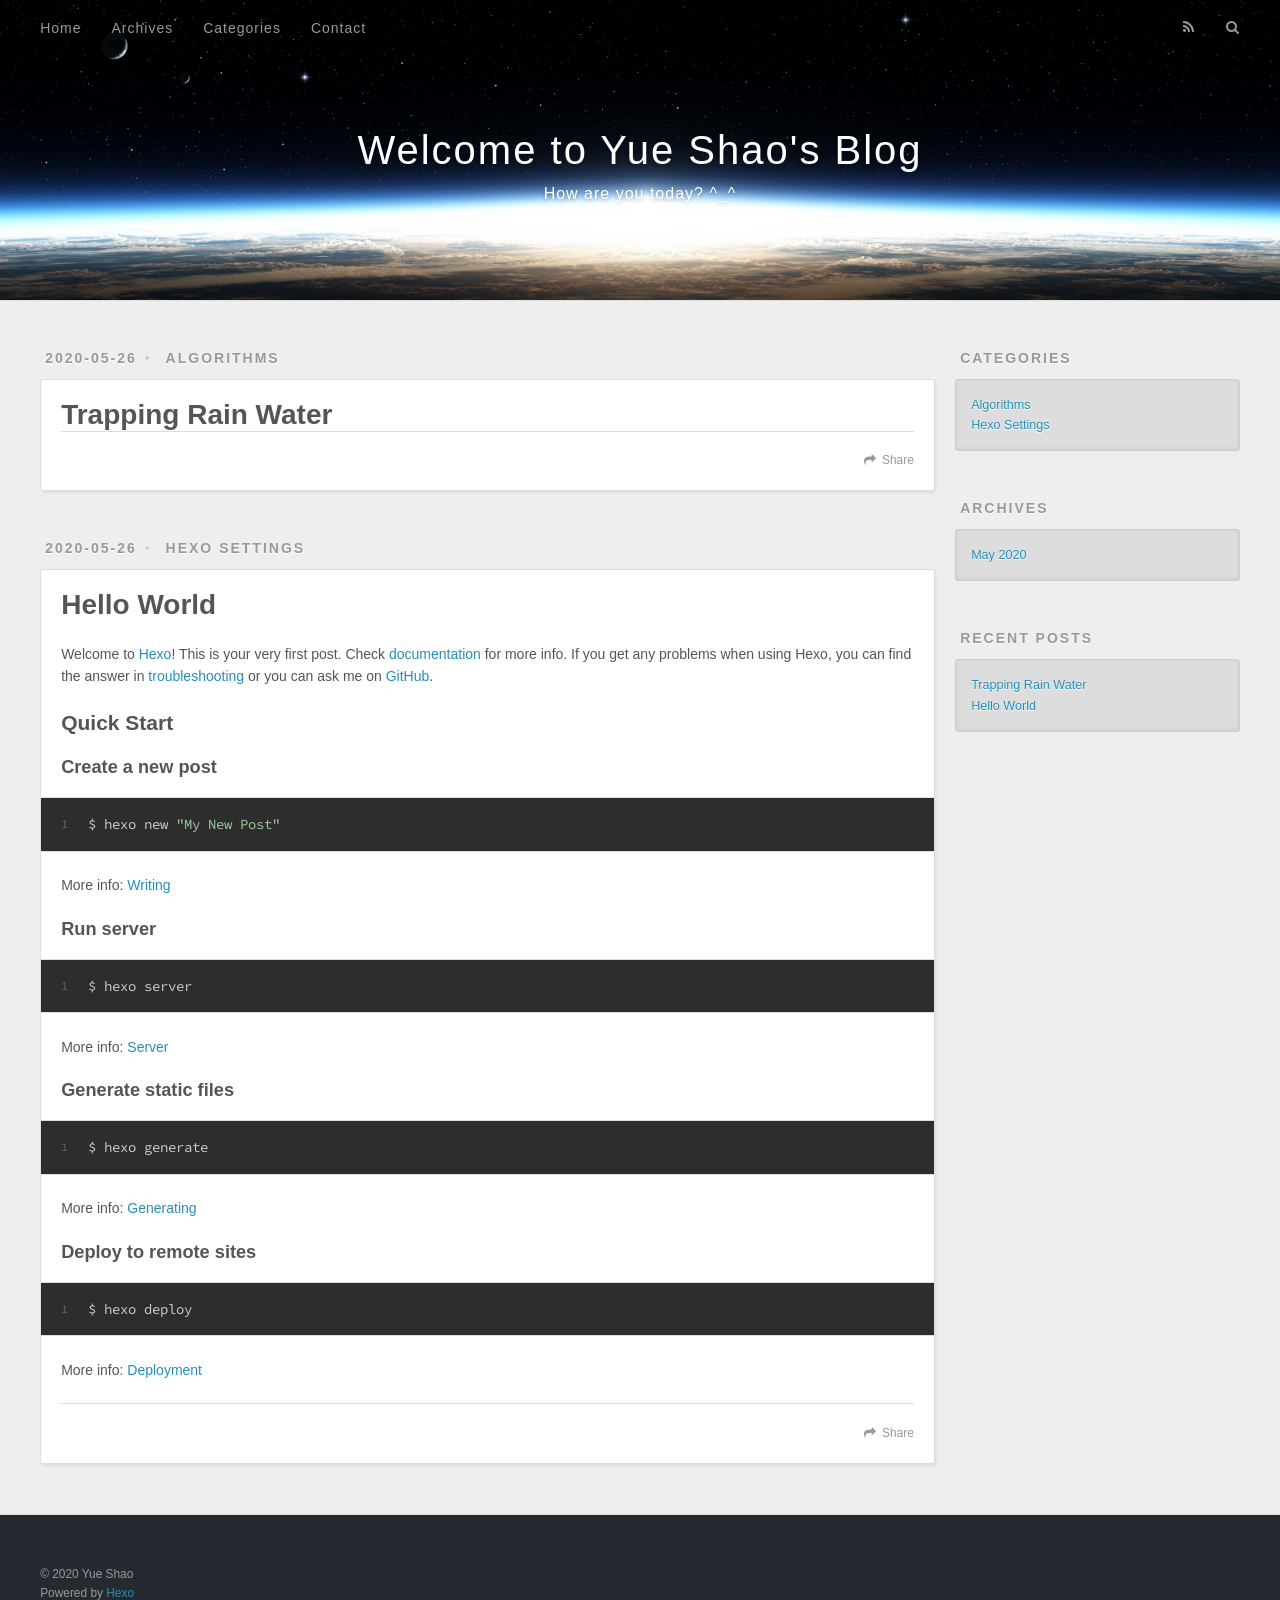
==== commit 72c07353: "Site updated: 2020-05-26 22:14:16" ====
--- a/index.html
+++ b/index.html
@@ -81,6 +81,10 @@
   <time datetime="2020-05-26T22:41:24.000Z" itemprop="datePublished">2020-05-26</time>
 </a>
     
+  <div class="article-category">
+    <a class="article-category-link" href="/categories/Algorithms/">Algorithms</a>
+  </div>
+
   </div>
   <div class="article-inner">
     
@@ -117,6 +121,10 @@
   <time datetime="2020-05-26T21:28:42.368Z" itemprop="datePublished">2020-05-26</time>
 </a>
     
+  <div class="article-category">
+    <a class="article-category-link" href="/categories/Hexo-Settings/">Hexo Settings</a>
+  </div>
+
   </div>
   <div class="article-inner">
     
@@ -167,6 +175,13 @@
           <aside id="sidebar">
   
     
+  <div class="widget-wrap">
+    <h3 class="widget-title">Categories</h3>
+    <div class="widget">
+      <ul class="category-list"><li class="category-list-item"><a class="category-list-link" href="/categories/Algorithms/">Algorithms</a></li><li class="category-list-item"><a class="category-list-link" href="/categories/Hexo-Settings/">Hexo Settings</a></li></ul>
+    </div>
+  </div>
+
 
   
     
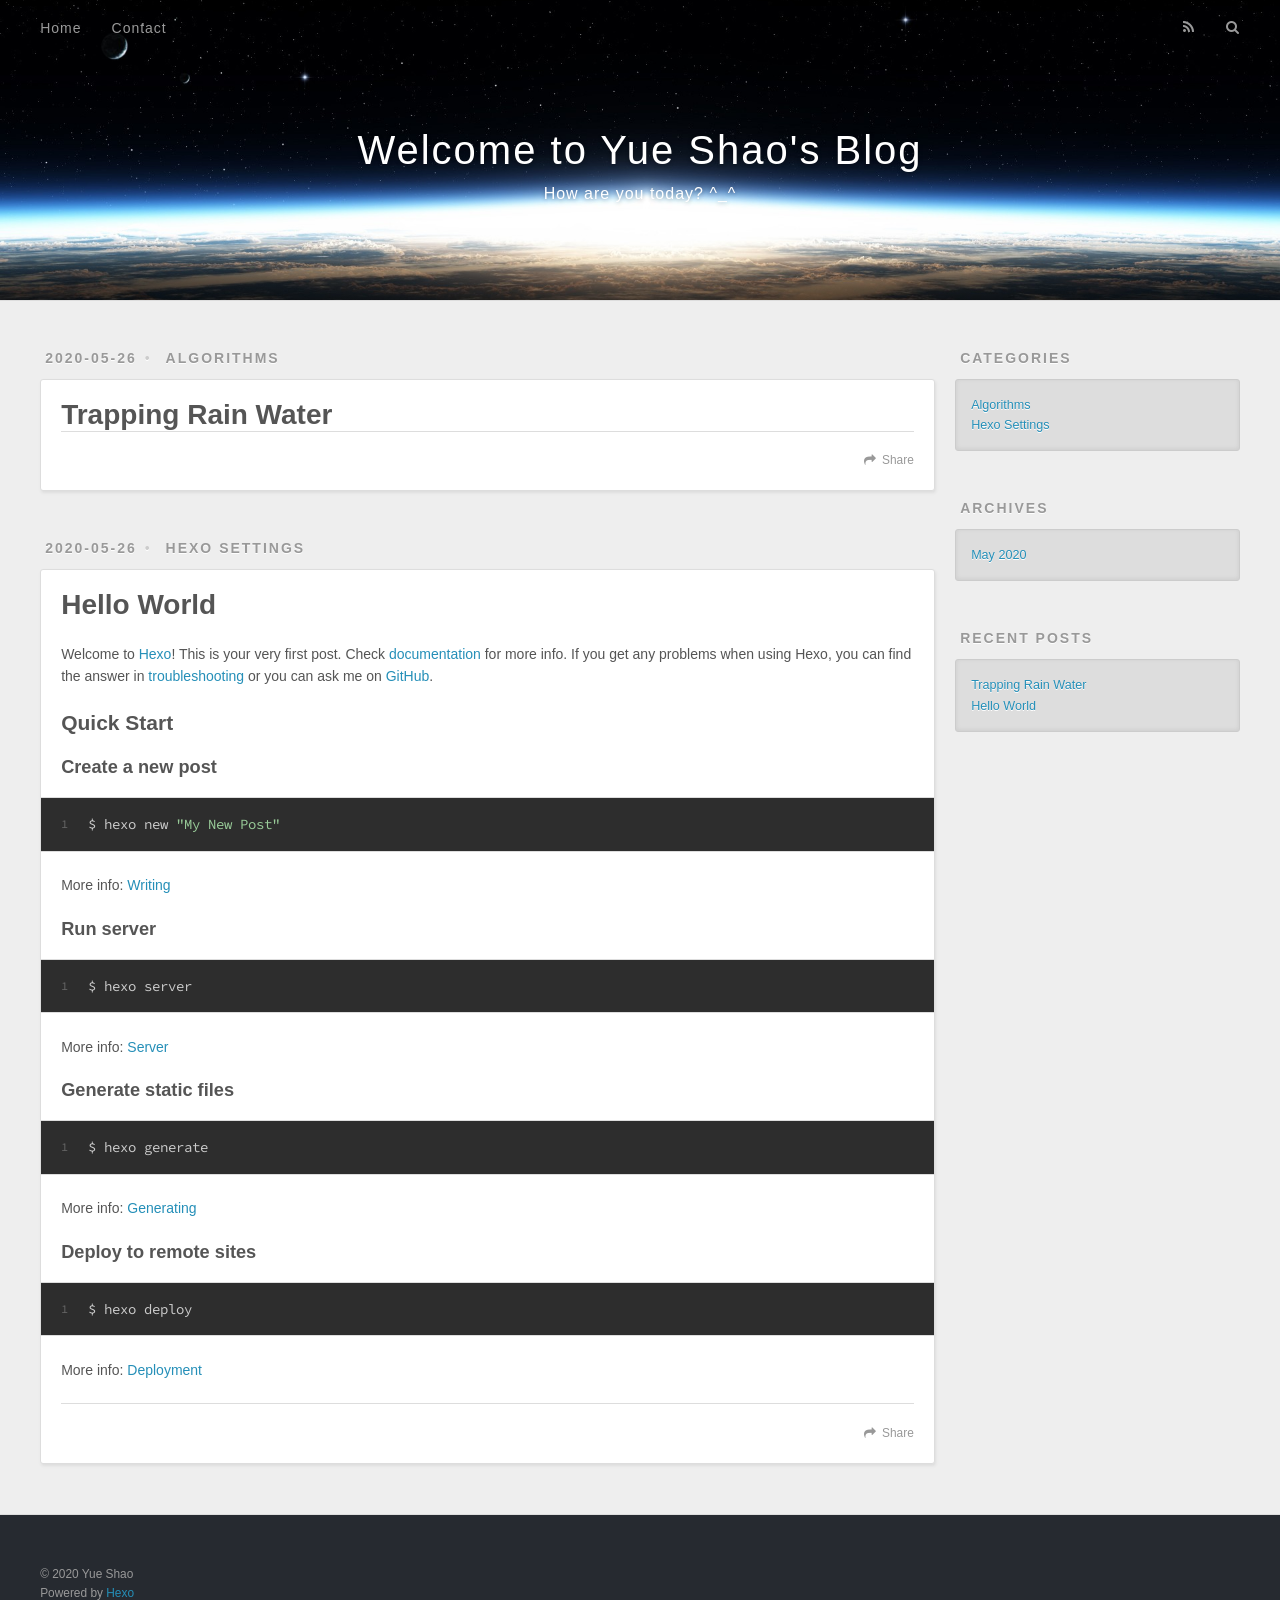
==== commit 55f8f868: "Site updated: 2020-05-26 22:43:46" ====
--- a/index.html
+++ b/index.html
@@ -53,10 +53,6 @@
         
           <a class="main-nav-link" href="/">Home</a>
         
-          <a class="main-nav-link" href="/archives">Archives</a>
-        
-          <a class="main-nav-link" href="/categories">Categories</a>
-        
           <a class="main-nav-link" href="/contact">Contact</a>
         
       </nav>
@@ -115,9 +111,9 @@
 
 
   
-    <article id="post-hello-world" class="article article-type-post" itemscope itemprop="blogPost">
+    <article id="post-basic operations" class="article article-type-post" itemscope itemprop="blogPost">
   <div class="article-meta">
-    <a href="/2020/05/26/hello-world/" class="article-date">
+    <a href="/2020/05/26/basic%20operations/" class="article-date">
   <time datetime="2020-05-26T21:28:42.368Z" itemprop="datePublished">2020-05-26</time>
 </a>
     
@@ -133,7 +129,7 @@
         
   
     <h1 itemprop="name">
-      <a class="article-title" href="/2020/05/26/hello-world/">Hello World</a>
+      <a class="article-title" href="/2020/05/26/basic%20operations/">Hello World</a>
     </h1>
   
 
@@ -158,7 +154,7 @@
       
     </div>
     <footer class="article-footer">
-      <a data-url="http://blog.yue-shao.com/2020/05/26/hello-world/" data-id="ckaojhlt40001a70oe8i7hrct" class="article-share-link">Share</a>
+      <a data-url="http://blog.yue-shao.com/2020/05/26/basic%20operations/" data-id="ckaoqse7r0000od0o5piweziw" class="article-share-link">Share</a>
       
       
     </footer>
@@ -210,7 +206,7 @@
           </li>
         
           <li>
-            <a href="/2020/05/26/hello-world/">Hello World</a>
+            <a href="/2020/05/26/basic%20operations/">Hello World</a>
           </li>
         
       </ul>
@@ -235,10 +231,6 @@
   
     <a href="/" class="mobile-nav-link">Home</a>
   
-    <a href="/archives" class="mobile-nav-link">Archives</a>
-  
-    <a href="/categories" class="mobile-nav-link">Categories</a>
-  
     <a href="/contact" class="mobile-nav-link">Contact</a>
   
 </nav>
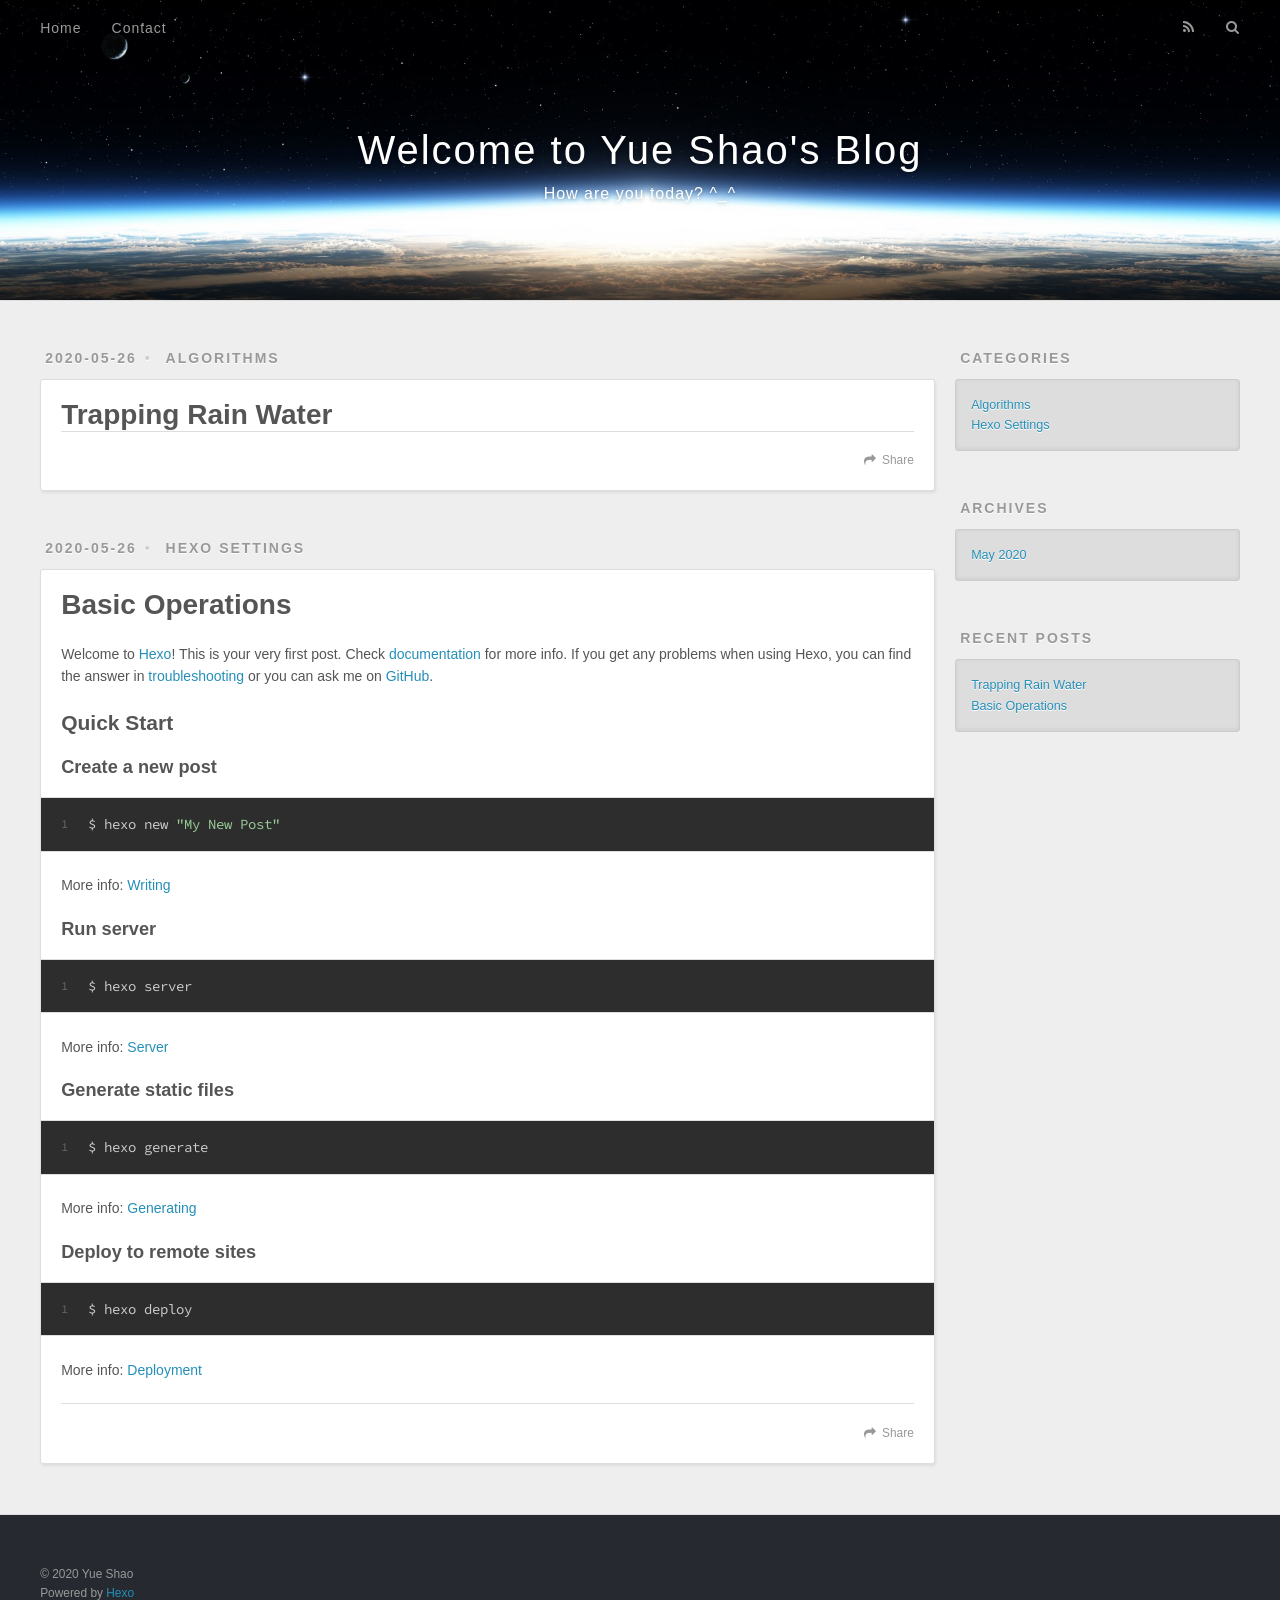
==== commit 6c76eefc: "Site updated: 2020-05-26 22:46:02" ====
--- a/index.html
+++ b/index.html
@@ -111,9 +111,9 @@
 
 
   
-    <article id="post-basic operations" class="article article-type-post" itemscope itemprop="blogPost">
+    <article id="post-basic_operations" class="article article-type-post" itemscope itemprop="blogPost">
   <div class="article-meta">
-    <a href="/2020/05/26/basic%20operations/" class="article-date">
+    <a href="/2020/05/26/basic_operations/" class="article-date">
   <time datetime="2020-05-26T21:28:42.368Z" itemprop="datePublished">2020-05-26</time>
 </a>
     
@@ -129,7 +129,7 @@
         
   
     <h1 itemprop="name">
-      <a class="article-title" href="/2020/05/26/basic%20operations/">Hello World</a>
+      <a class="article-title" href="/2020/05/26/basic_operations/">Basic Operations</a>
     </h1>
   
 
@@ -154,7 +154,7 @@
       
     </div>
     <footer class="article-footer">
-      <a data-url="http://blog.yue-shao.com/2020/05/26/basic%20operations/" data-id="ckaoqse7r0000od0o5piweziw" class="article-share-link">Share</a>
+      <a data-url="http://blog.yue-shao.com/2020/05/26/basic_operations/" data-id="ckaoqx6f20000sw0oajk70756" class="article-share-link">Share</a>
       
       
     </footer>
@@ -206,7 +206,7 @@
           </li>
         
           <li>
-            <a href="/2020/05/26/basic%20operations/">Hello World</a>
+            <a href="/2020/05/26/basic_operations/">Basic Operations</a>
           </li>
         
       </ul>
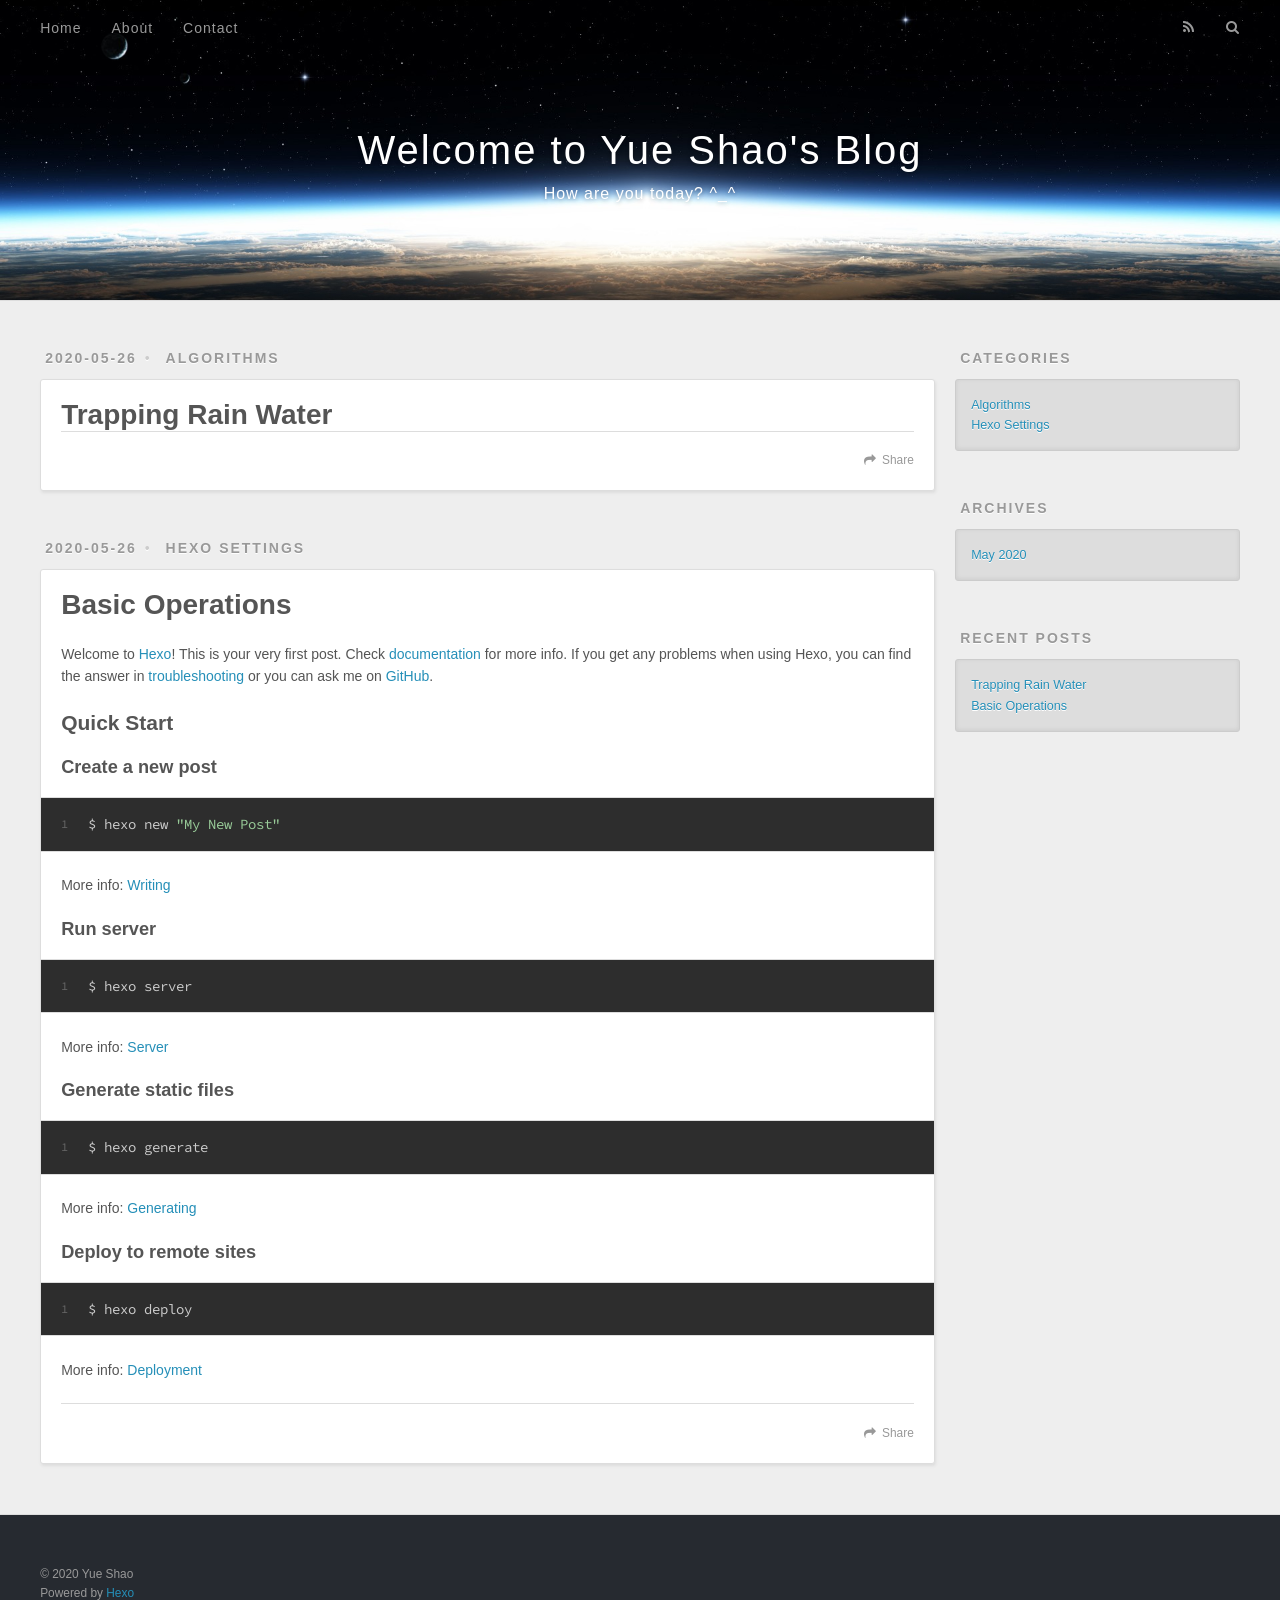
==== commit 0bed41b6: "Site updated: 2020-05-27 00:11:17" ====
--- a/index.html
+++ b/index.html
@@ -53,6 +53,8 @@
         
           <a class="main-nav-link" href="/">Home</a>
         
+          <a class="main-nav-link" href="/about">About</a>
+        
           <a class="main-nav-link" href="/contact">Contact</a>
         
       </nav>
@@ -231,6 +233,8 @@
   
     <a href="/" class="mobile-nav-link">Home</a>
   
+    <a href="/about" class="mobile-nav-link">About</a>
+  
     <a href="/contact" class="mobile-nav-link">Contact</a>
   
 </nav>
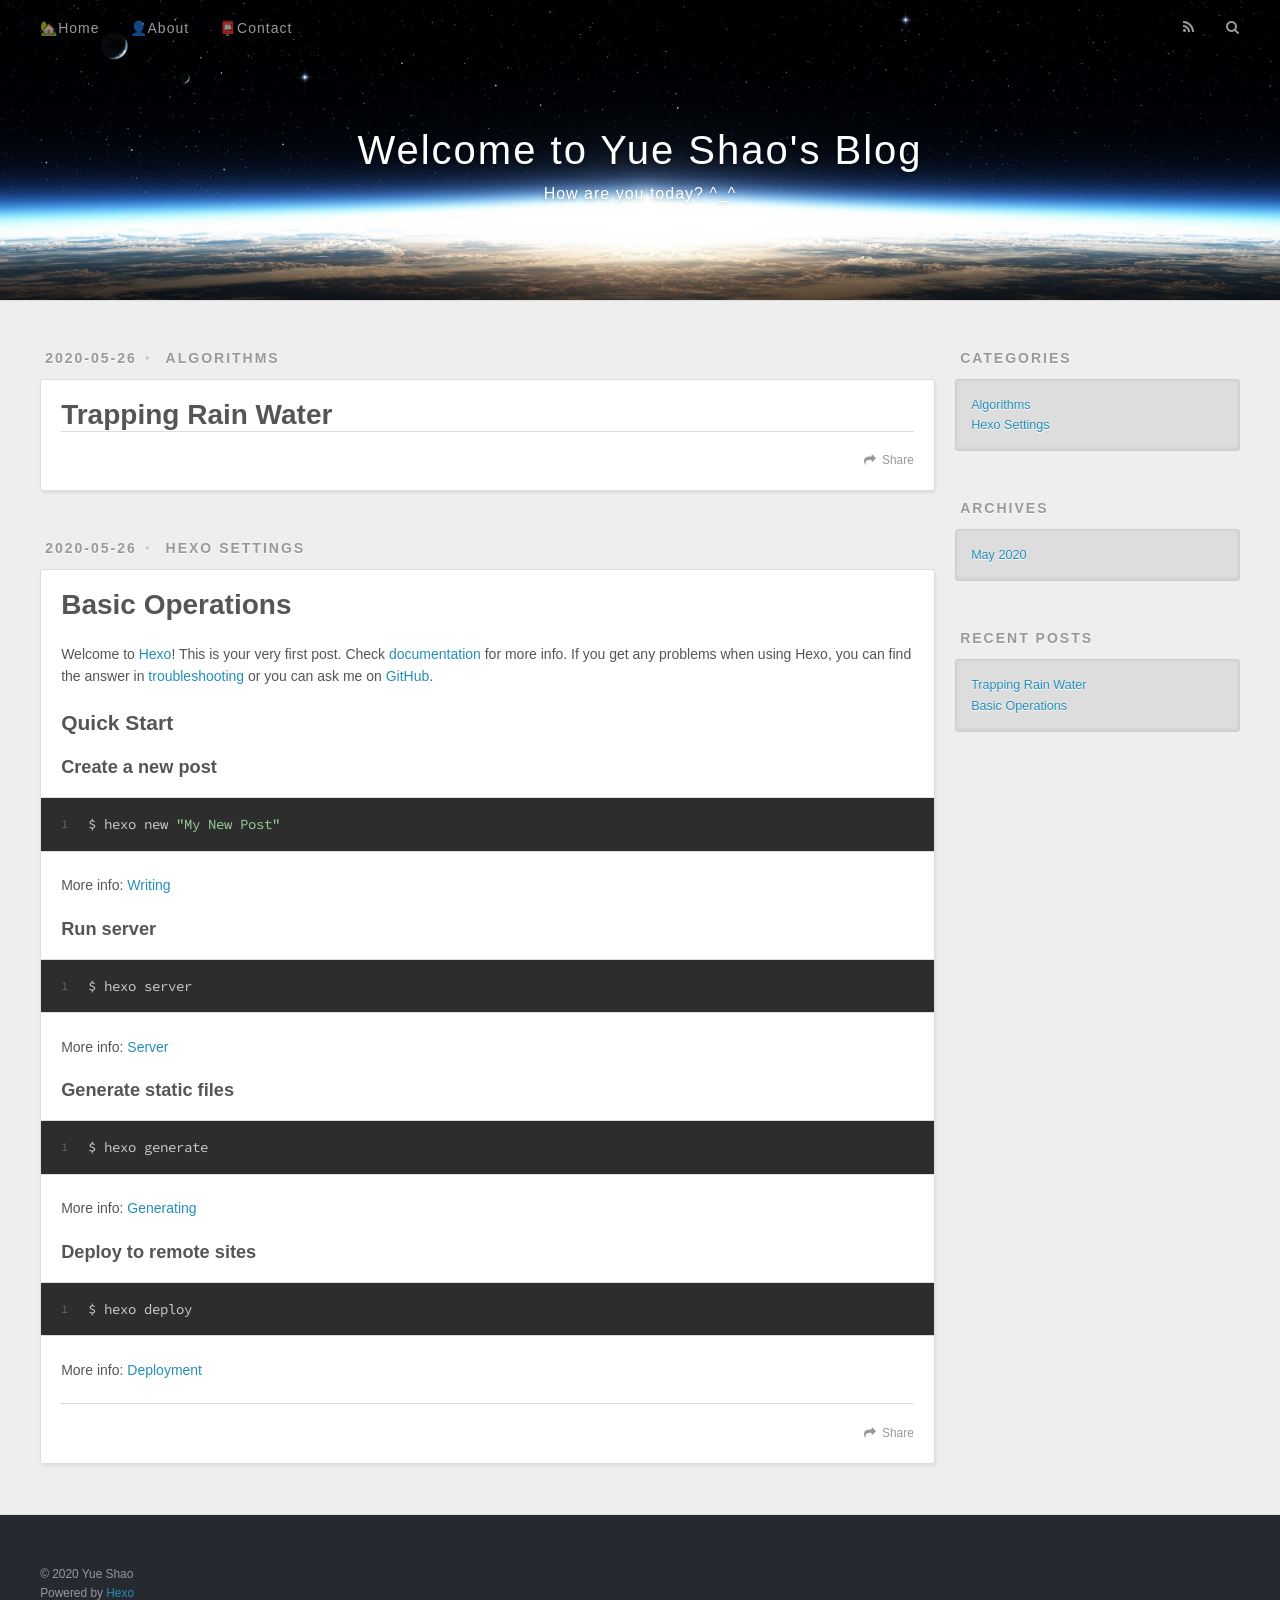
==== commit 6c38d435: "Site updated: 2020-05-27 11:18:27" ====
--- a/index.html
+++ b/index.html
@@ -51,11 +51,11 @@
       <nav id="main-nav">
         <a id="main-nav-toggle" class="nav-icon"></a>
         
-          <a class="main-nav-link" href="/">Home</a>
-        
-          <a class="main-nav-link" href="/about">About</a>
-        
-          <a class="main-nav-link" href="/contact">Contact</a>
+          <a class="main-nav-link" href="/">🏡Home</a>
+        
+          <a class="main-nav-link" href="/about">👤About</a>
+        
+          <a class="main-nav-link" href="/contact">📮Contact</a>
         
       </nav>
       <nav id="sub-nav">
@@ -231,11 +231,11 @@
     </div>
     <nav id="mobile-nav">
   
-    <a href="/" class="mobile-nav-link">Home</a>
-  
-    <a href="/about" class="mobile-nav-link">About</a>
-  
-    <a href="/contact" class="mobile-nav-link">Contact</a>
+    <a href="/" class="mobile-nav-link">🏡Home</a>
+  
+    <a href="/about" class="mobile-nav-link">👤About</a>
+  
+    <a href="/contact" class="mobile-nav-link">📮Contact</a>
   
 </nav>
     
